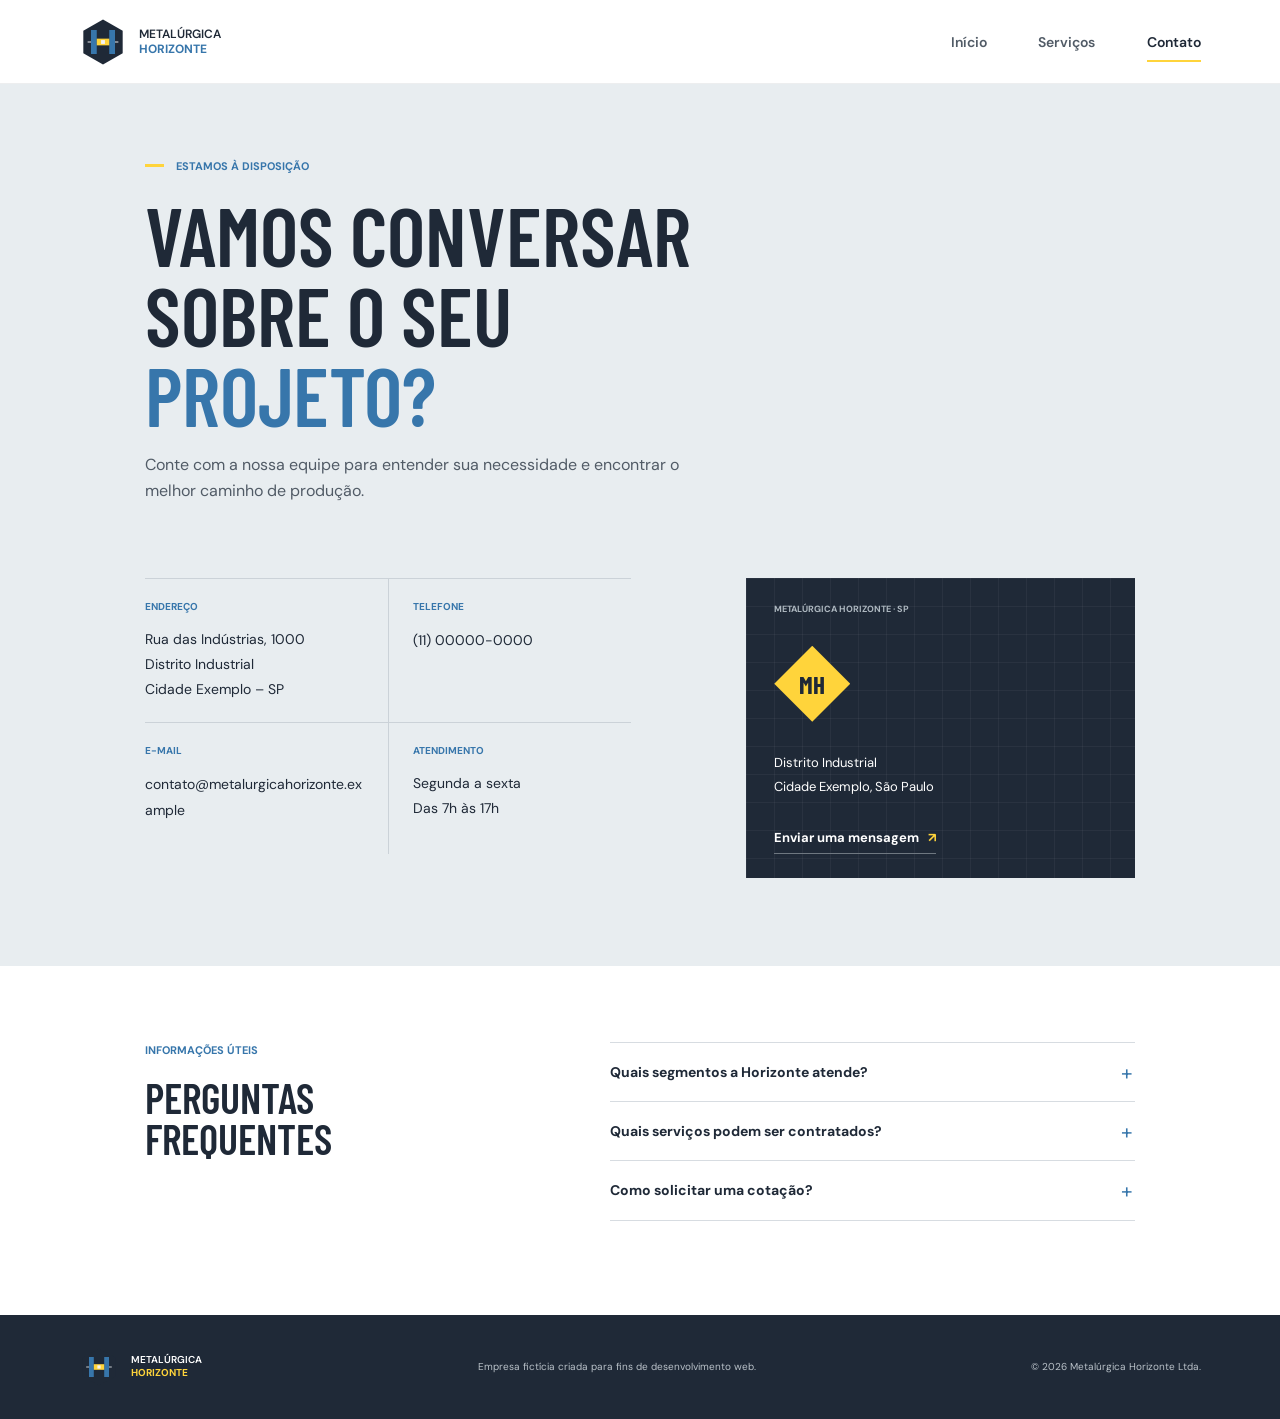
==== contato.html @ b48bc342 "initial commit" ====
<!doctype html>
<html lang="pt-BR">
<head>
  <meta charset="utf-8">
  <meta name="viewport" content="width=device-width, initial-scale=1">
  <meta name="description" content="Entre em contato com a Metalúrgica Horizonte. Consulte endereço, telefone, e-mail e horário de atendimento.">
  <title>Contato | Metalúrgica Horizonte</title>
  <link rel="stylesheet" href="css/styles.css">
</head>
<body>
  <header class="site-header">
    <a class="brand" href="index.html" aria-label="Metalúrgica Horizonte, página inicial">
      <img src="img/logo.svg" alt="Logo da Metalúrgica Horizonte" width="48" height="48">
      <span>METALÚRGICA <strong>HORIZONTE</strong></span>
    </a>
    <nav class="site-nav" aria-label="Navegação principal">
      <a href="index.html">Início</a>
      <a href="servicos.html">Serviços</a>
      <a href="contato.html" aria-current="page">Contato</a>
    </nav>
  </header>

  <main>
    <section class="page-intro contact-intro">
      <p class="eyebrow"><span class="eyebrow-mark"></span> Estamos à disposição</p>
      <h1>Vamos conversar<br>sobre o seu <em>projeto?</em></h1>
      <p>Conte com a nossa equipe para entender sua necessidade e encontrar o melhor caminho de produção.</p>
    </section>

    <section class="contact-layout">
      <div class="contact-details">
        <article class="contact-item"><span class="contact-label">Endereço</span><address>Rua das Indústrias, 1000<br>Distrito Industrial<br>Cidade Exemplo – SP</address></article>
        <article class="contact-item"><span class="contact-label">Telefone</span><a href="tel:+5511000000000">(11) 00000-0000</a></article>
        <article class="contact-item"><span class="contact-label">E-mail</span><a href="mailto:contato@metalurgicahorizonte.example">contato@metalurgicahorizonte.example</a></article>
        <article class="contact-item"><span class="contact-label">Atendimento</span><p>Segunda a sexta<br>Das 7h às 17h</p></article>
      </div>
      <aside class="contact-aside">
        <span class="aside-index">METALÚRGICA HORIZONTE · SP</span>
        <div class="location-mark" aria-hidden="true"><span>MH</span><i></i></div>
        <p>Distrito Industrial<br>Cidade Exemplo, São Paulo</p>
        <a class="text-link" href="mailto:contato@metalurgicahorizonte.example">Enviar uma mensagem <span aria-hidden="true">↗</span></a>
      </aside>
    </section>

    <section class="faq-section">
      <div class="faq-heading"><p class="eyebrow">Informações úteis</p><h2>Perguntas frequentes</h2></div>
      <div class="faq-list">
        <details><summary>Quais segmentos a Horizonte atende?</summary><p>Atendemos os mercados automotivo e agrícola, além de fabricantes de máquinas.</p></details>
        <details><summary>Quais serviços podem ser contratados?</summary><p>Usinagem CNC, estamparia, solda robotizada MIG/MAG, pintura eletrostática a pó e zincagem.</p></details>
        <details><summary>Como solicitar uma cotação?</summary><p>Envie os detalhes do projeto para <a href="mailto:contato@metalurgicahorizonte.example">contato@metalurgicahorizonte.example</a> ou ligue para (11) 00000-0000, de segunda a sexta, das 7h às 17h.</p></details>
      </div>
    </section>
  </main>

  <footer class="site-footer">
    <a class="brand brand-footer" href="index.html"><img src="img/logo.svg" alt="" width="40" height="40"><span>METALÚRGICA <strong>HORIZONTE</strong></span></a>
    <p>Empresa fictícia criada para fins de desenvolvimento web.</p>
    <span class="footer-copy">© 2026 Metalúrgica Horizonte Ltda.</span>
  </footer>
</body>
</html>
---- css/styles.css ----
@import url('https://fonts.googleapis.com/css2?family=Barlow+Condensed:wght@500;600;700&family=DM+Sans:wght@400;500;600;700&display=swap');

:root {
  color-scheme: light;
  --blue: #3776ab;
  --yellow: #ffd43b;
  --ink: #1f2937;
  --paper: #f3f4f6;
  --white: #fff;
  --muted: #68717d;
  --line: #d7dce1;
  --display: 'Barlow Condensed', 'Arial Narrow', sans-serif;
  --body: 'DM Sans', sans-serif;
}

* { box-sizing: border-box; }

html { scroll-behavior: smooth; }

body {
  margin: 0;
  color: var(--ink);
  background: var(--paper);
  font-family: var(--body);
  font-size: 16px;
  line-height: 1.6;
}

a { color: inherit; }

.site-header {
  min-height: 84px;
  padding: 0 clamp(22px, 6.2vw, 104px);
  display: flex;
  justify-content: space-between;
  align-items: center;
  gap: 28px;
  background: var(--white);
  border-bottom: 1px solid rgba(31, 41, 55, .08);
}

.brand {
  display: inline-flex;
  align-items: center;
  gap: 12px;
  color: var(--ink);
  text-decoration: none;
  font-size: 12px;
  font-weight: 600;
  line-height: 1.25;
  letter-spacing: 0;
}

.brand img { flex: 0 0 auto; }
.brand strong { display: block; color: var(--blue); font-weight: 700; }

.site-nav { display: flex; align-items: center; gap: clamp(22px, 4vw, 56px); }

.site-nav a {
  position: relative;
  padding: 30px 0 28px;
  color: #515b66;
  font-size: 14px;
  font-weight: 600;
  text-decoration: none;
}

.site-nav a::after {
  position: absolute;
  right: 0;
  bottom: 20px;
  left: 0;
  height: 2px;
  background: var(--yellow);
  content: '';
  transform: scaleX(0);
  transform-origin: left;
  transition: transform .2s ease;
}

.site-nav a:hover::after, .site-nav a[aria-current="page"]::after { transform: scaleX(1); }
.site-nav a[aria-current="page"] { color: var(--ink); }

.hero {
  position: relative;
  min-height: 610px;
  padding: 72px clamp(22px, 8.3vw, 136px) 66px;
  display: grid;
  grid-template-columns: minmax(320px, .88fr) minmax(400px, 1.12fr);
  align-items: center;
  gap: clamp(32px, 6vw, 90px);
  overflow: hidden;
  background: #e8edf0;
}

.hero::before {
  position: absolute;
  top: 0;
  right: 0;
  width: 40%;
  height: 100%;
  background: repeating-linear-gradient(135deg, transparent 0 19px, rgba(55, 118, 171, .045) 20px 21px);
  content: '';
  pointer-events: none;
}

.hero-copy, .hero-visual { position: relative; z-index: 1; }
.eyebrow { margin: 0 0 18px; color: var(--blue); font-size: 11px; font-weight: 700; text-transform: uppercase; letter-spacing: 0; }
.eyebrow-mark { display: inline-block; width: 19px; height: 3px; margin: 0 9px 3px 0; background: var(--yellow); }

h1, h2, h3, p, figure { margin-top: 0; }

h1, h2, h3 { font-family: var(--display); font-weight: 600; line-height: .98; letter-spacing: 0; }

.hero h1, .page-intro h1 { max-width: 600px; margin-bottom: 24px; font-size: clamp(58px, 6.4vw, 86px); text-transform: uppercase; }
h1 em { color: var(--blue); font-style: normal; }
.hero-intro { max-width: 440px; margin-bottom: 30px; color: #4e5964; font-size: 17px; }
.hero-actions { display: flex; align-items: center; flex-wrap: wrap; gap: 20px 28px; }
.button { min-height: 50px; padding: 0 20px; display: inline-flex; align-items: center; justify-content: center; gap: 16px; font-size: 13px; font-weight: 700; text-decoration: none; transition: background .2s, color .2s, transform .2s; }
.button:hover { transform: translateY(-2px); }
.button-primary { color: var(--white); background: var(--blue); }
.button-primary:hover { background: var(--ink); }
.button-primary span, .button-light span { font-size: 18px; line-height: 1; }
.text-link { color: var(--ink); font-size: 13px; font-weight: 700; text-decoration: none; border-bottom: 1px solid #aab3bb; padding-bottom: 4px; }
.text-link span { margin-left: 6px; color: var(--blue); }
.hero-note { margin: 32px 0 0; display: flex; align-items: center; gap: 9px; color: #56616d; font-size: 12px; }
.status-dot { width: 8px; height: 8px; border-radius: 50%; background: #589c78; box-shadow: 0 0 0 4px rgba(88, 156, 120, .13); }

.hero-visual { width: 100%; margin: 0; }
.hero-visual img { display: block; width: 100%; height: auto; box-shadow: 18px 18px 0 var(--yellow); }
.hero-visual figcaption { padding-top: 18px; display: flex; gap: 13px; color: #68717d; font-size: 11px; text-transform: uppercase; }
.hero-visual figcaption span { color: var(--blue); font-weight: 700; }
.hero-index { position: absolute; right: 32px; bottom: 24px; color: #89939c; font-size: 10px; font-weight: 700; letter-spacing: 0; }

.metrics { padding: 32px clamp(22px, 8.3vw, 136px); display: grid; grid-template-columns: repeat(4, 1fr); background: var(--ink); color: var(--white); }
.metric { min-height: 72px; padding: 0 26px; display: flex; flex-direction: column; justify-content: center; border-left: 1px solid rgba(255,255,255,.19); }
.metric:first-child { padding-left: 0; border-left: 0; }
.metric strong { color: var(--yellow); font-family: var(--display); font-size: 38px; line-height: 1; }
.metric strong span { font-size: 25px; }
.metric > span { margin-top: 7px; color: #c1c8ce; font-size: 11px; }

.section { padding: 100px clamp(22px, 11.3vw, 184px); }
.section-about { display: grid; grid-template-columns: .8fr 1.2fr; gap: clamp(35px, 9vw, 140px); background: var(--white); }
.section-heading h2, .capacity-heading h2, .faq-heading h2 { margin-bottom: 0; font-size: 48px; text-transform: uppercase; }
.about-content { padding-top: 34px; }
.section-lead { max-width: 590px; margin-bottom: 32px; color: #515b66; font-size: 17px; }
.principles { border-top: 1px solid var(--line); }
.principle { padding: 20px 0; display: grid; grid-template-columns: 52px 1fr; gap: 14px; border-bottom: 1px solid var(--line); }
.principle-number, .service-number { color: var(--blue); font-size: 10px; font-weight: 700; }
.principle h3 { margin-bottom: 6px; font-size: 22px; }
.principle p { margin: 0; color: var(--muted); font-size: 13px; }

.service-strip { position: relative; padding: 68px clamp(22px, 8.3vw, 136px) 28px; display: grid; grid-template-columns: 1fr auto; align-items: center; gap: 30px; color: var(--white); background: var(--blue); }
.service-strip .eyebrow { color: #d8e9f7; }
.service-strip h2 { margin: 0; font-size: 46px; text-transform: uppercase; }
.button-light { color: var(--ink); background: var(--yellow); }
.button-light:hover { color: var(--white); background: var(--ink); }
.strip-services { grid-column: 1 / -1; padding-top: 20px; display: grid; grid-template-columns: repeat(4, 1fr); border-top: 1px solid rgba(255,255,255,.3); }
.strip-services span { padding: 0 14px; font-size: 11px; font-weight: 600; border-left: 1px solid rgba(255,255,255,.3); }
.strip-services span:first-child { padding-left: 0; border-left: 0; }

.page-intro { padding: 74px clamp(22px, 11.3vw, 184px) 58px; background: #e8edf0; }
.page-intro h1 { margin-bottom: 18px; }
.page-intro > p:last-child { max-width: 580px; margin-bottom: 0; color: #515b66; font-size: 16px; }
.services-grid { padding: 0 clamp(22px, 8.3vw, 136px) 92px; display: grid; grid-template-columns: repeat(2, minmax(0, 1fr)); gap: 28px; background: #e8edf0; }
.service-card { background: var(--white); }
.service-card > img { display: block; width: 100%; aspect-ratio: 1.52; object-fit: cover; background: #dfe6ea; }
.service-card-body { padding: 24px 28px 28px; }
.service-card h2 { margin: 12px 0 10px; font-size: 32px; text-transform: uppercase; }
.service-card p { max-width: 500px; min-height: 48px; margin-bottom: 16px; color: var(--muted); font-size: 13px; }
.service-detail { display: inline-block; padding-top: 12px; color: var(--blue); border-top: 1px solid var(--line); font-size: 11px; font-weight: 700; }

.capacity-section { padding: 84px clamp(22px, 11.3vw, 184px) 88px; background: var(--white); }
.capacity-heading { margin-bottom: 34px; }
.capacity-heading h2 { margin-bottom: 14px; }
.capacity-heading > p:last-child { margin-bottom: 0; color: var(--muted); }
.table-wrap { overflow-x: auto; }
table { width: 100%; border-collapse: collapse; text-align: left; }
thead { color: var(--white); background: var(--ink); }
th, td { padding: 16px 18px; border-bottom: 1px solid var(--line); font-size: 13px; }
thead th { font-size: 11px; font-weight: 600; text-transform: uppercase; }
tbody th { font-weight: 700; }
tbody td { color: #56616d; }
tbody tr:nth-child(even) { background: #f7f8f9; }
.table-note { margin: 14px 0 0; color: var(--muted); font-size: 11px; }

.contact-banner { padding: 52px clamp(22px, 11.3vw, 184px); display: flex; align-items: center; justify-content: space-between; gap: 32px; background: var(--yellow); }
.contact-banner .eyebrow { color: var(--ink); }
.contact-banner h2 { max-width: 600px; margin: 0; font-size: 38px; text-transform: uppercase; }

.contact-intro { padding-bottom: 46px; }
.contact-layout { padding: 28px clamp(22px, 11.3vw, 184px) 88px; display: grid; grid-template-columns: 1fr .8fr; gap: clamp(38px, 9vw, 140px); background: #e8edf0; }
.contact-details { display: grid; grid-template-columns: 1fr 1fr; align-content: start; }
.contact-item { min-height: 132px; padding: 20px 22px 20px 0; border-top: 1px solid #cbd2d8; }
.contact-item:nth-child(even) { padding-left: 24px; border-left: 1px solid #cbd2d8; }
.contact-label { display: block; margin-bottom: 12px; color: var(--blue); font-size: 10px; font-weight: 700; text-transform: uppercase; }
.contact-item address, .contact-item p, .contact-item > a { margin: 0; color: var(--ink); font-size: 14px; font-style: normal; line-height: 1.8; text-decoration: none; overflow-wrap: anywhere; }
.contact-item > a:hover { color: var(--blue); text-decoration: underline; }
.contact-aside { min-height: 300px; padding: 24px 28px; display: flex; flex-direction: column; align-items: flex-start; justify-content: space-between; color: var(--white); background-color: var(--ink); background-image: linear-gradient(rgba(255,255,255,.045) 1px, transparent 1px), linear-gradient(90deg, rgba(255,255,255,.045) 1px, transparent 1px); background-size: 28px 28px; }
.aside-index { color: #aeb8c0; font-size: 9px; font-weight: 700; }
.location-mark { position: relative; width: 76px; height: 76px; display: grid; place-items: center; color: var(--ink); background: var(--yellow); clip-path: polygon(50% 0, 100% 50%, 50% 100%, 0 50%); font-family: var(--display); font-size: 25px; font-weight: 700; }
.location-mark i { position: absolute; right: -9px; bottom: 8px; width: 20px; height: 3px; background: var(--blue); transform: rotate(-45deg); }
.contact-aside p { margin: 0; font-size: 13px; line-height: 1.8; }
.contact-aside .text-link { color: var(--white); border-color: #6e7780; }
.contact-aside .text-link span { color: var(--yellow); }

.faq-section { padding: 76px clamp(22px, 11.3vw, 184px) 94px; display: grid; grid-template-columns: .8fr 1.2fr; gap: clamp(35px, 9vw, 140px); background: var(--white); }
.faq-heading h2 { font-size: 42px; }
.faq-list details { border-top: 1px solid var(--line); }
.faq-list details:last-child { border-bottom: 1px solid var(--line); }
.faq-list summary { position: relative; padding: 18px 32px 18px 0; cursor: pointer; list-style: none; font-size: 14px; font-weight: 700; }
.faq-list summary::-webkit-details-marker { display: none; }
.faq-list summary::after { position: absolute; top: 14px; right: 2px; color: var(--blue); content: '+'; font-size: 21px; font-weight: 400; }
.faq-list details[open] summary::after { content: '−'; }
.faq-list details p { max-width: 620px; margin: 0; padding: 0 24px 19px 0; color: var(--muted); font-size: 13px; }
.faq-list details a { color: var(--blue); }

.site-footer { min-height: 104px; padding: 22px clamp(22px, 6.2vw, 104px); display: flex; align-items: center; justify-content: space-between; gap: 24px; background: var(--ink); color: var(--white); }
.brand-footer { color: var(--white); font-size: 10px; }
.brand-footer strong { color: var(--yellow); }
.site-footer > p, .footer-copy { margin: 0; color: #bac2c9; font-size: 10px; }

:focus-visible { outline: 3px solid var(--blue); outline-offset: 4px; }

@media (max-width: 850px) {
  .hero { grid-template-columns: 1fr 1fr; padding-right: 7vw; padding-left: 7vw; gap: 32px; }
  .hero h1, .page-intro h1 { font-size: 64px; }
  .section, .capacity-section, .faq-section { padding-right: 7vw; padding-left: 7vw; }
  .section-about, .faq-section { gap: 38px; }
  .services-grid { padding-right: 7vw; padding-left: 7vw; }
  .contact-layout { padding-right: 7vw; padding-left: 7vw; gap: 38px; }
  .contact-banner { padding-right: 7vw; padding-left: 7vw; }
  .site-footer { flex-wrap: wrap; }
}

@media (max-width: 620px) {
  .site-header { min-height: 74px; padding: 10px 20px; flex-wrap: wrap; gap: 4px 16px; }
  .brand { gap: 9px; font-size: 10px; }
  .brand img { width: 40px; height: 40px; }
  .site-nav { width: 100%; justify-content: space-between; gap: 16px; }
  .site-nav a { padding: 9px 0 12px; font-size: 12px; }
  .site-nav a::after { bottom: 6px; }
  .hero { min-height: 0; padding: 48px 22px 42px; grid-template-columns: 1fr; gap: 38px; }
  .hero h1, .page-intro h1 { font-size: 58px; }
  .hero-intro { font-size: 15px; }
  .hero-visual { width: calc(100% - 12px); }
  .hero-index { right: 18px; bottom: 12px; }
  .metrics { padding: 22px; grid-template-columns: 1fr 1fr; row-gap: 22px; }
  .metric { min-height: 62px; padding-left: 16px; }
  .metric:nth-child(odd) { padding-left: 0; border-left: 0; }
  .metric strong { font-size: 32px; }
  .section { padding: 65px 22px; }
  .section-about, .faq-section { grid-template-columns: 1fr; gap: 18px; }
  .section-heading h2, .capacity-heading h2 { font-size: 40px; }
  .about-content { padding-top: 0; }
  .section-lead { font-size: 15px; }
  .service-strip { padding: 48px 22px 25px; grid-template-columns: 1fr; gap: 24px; }
  .service-strip h2 { font-size: 40px; }
  .service-strip .button { justify-self: start; }
  .strip-services { grid-template-columns: 1fr 1fr; row-gap: 15px; }
  .strip-services span:nth-child(odd) { padding-left: 0; border-left: 0; }
  .page-intro { padding: 50px 22px 38px; }
  .services-grid { padding: 0 22px 62px; grid-template-columns: 1fr; gap: 20px; }
  .service-card-body { padding: 21px 22px 24px; }
  .service-card p { min-height: 0; }
  .capacity-section { padding: 60px 22px 66px; }
  .capacity-heading { margin-bottom: 24px; }
  th, td { padding: 13px 11px; font-size: 12px; }
  .contact-banner { padding: 38px 22px; align-items: flex-start; flex-direction: column; gap: 22px; }
  .contact-banner h2 { font-size: 33px; }
  .contact-intro { padding-bottom: 32px; }
  .contact-layout { padding: 12px 22px 62px; grid-template-columns: 1fr; gap: 24px; }
  .contact-item { min-height: 120px; padding-right: 12px; }
  .contact-item:nth-child(even) { padding-left: 14px; }
  .contact-aside { min-height: 260px; }
  .faq-section { padding: 58px 22px 68px; }
  .faq-heading h2 { font-size: 38px; }
  .site-footer { padding: 22px; align-items: flex-start; flex-direction: column; gap: 14px; }
}

@media (prefers-reduced-motion: reduce) {
  *, *::before, *::after { scroll-behavior: auto !important; transition-duration: .01ms !important; }
}
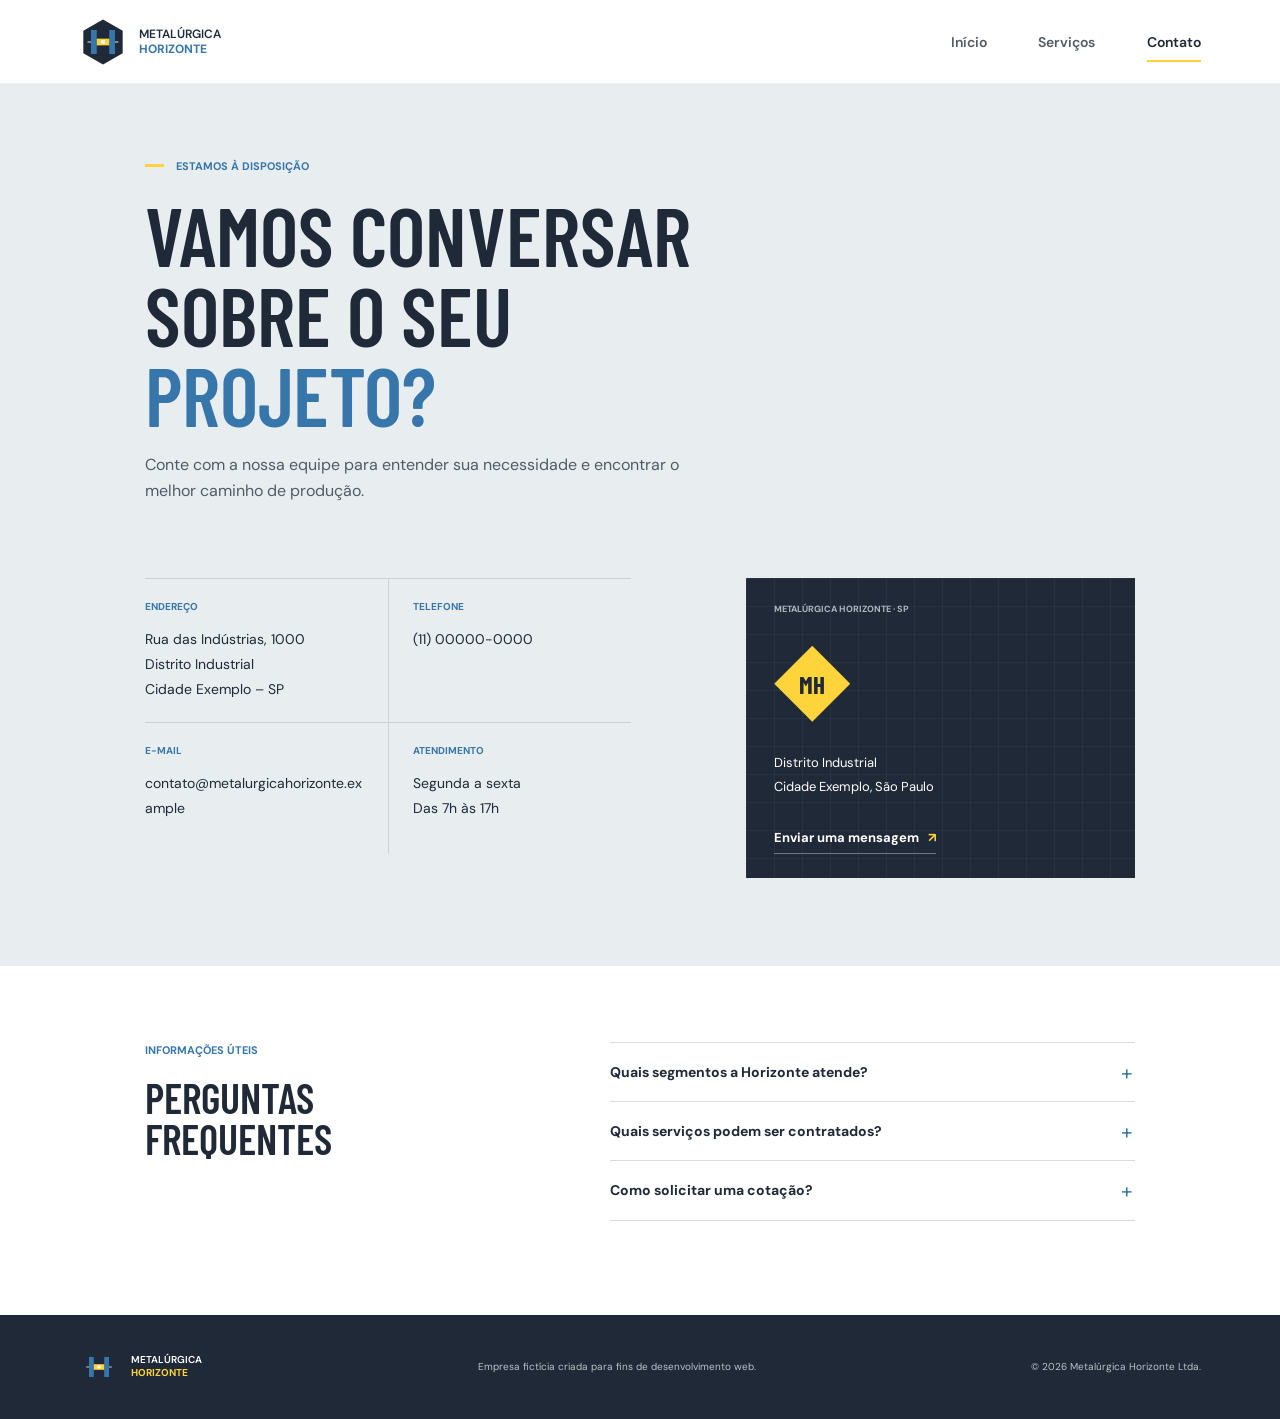
==== commit 4f939cb6: "atualização para metodologia BEM" ====
--- a/contato.html
+++ b/contato.html
@@ -10,52 +10,52 @@
 <body>
   <header class="site-header">
     <a class="brand" href="index.html" aria-label="Metalúrgica Horizonte, página inicial">
-      <img src="img/logo.svg" alt="Logo da Metalúrgica Horizonte" width="48" height="48">
-      <span>METALÚRGICA <strong>HORIZONTE</strong></span>
+      <img class="brand__logo" src="img/logo.svg" alt="Logo da Metalúrgica Horizonte" width="48" height="48">
+      <span class="brand__name">METALÚRGICA <strong class="brand__highlight">HORIZONTE</strong></span>
     </a>
     <nav class="site-nav" aria-label="Navegação principal">
-      <a href="index.html">Início</a>
-      <a href="servicos.html">Serviços</a>
-      <a href="contato.html" aria-current="page">Contato</a>
+      <a class="site-nav__link" href="index.html">Início</a>
+      <a class="site-nav__link" href="servicos.html">Serviços</a>
+      <a class="site-nav__link site-nav__link--current" href="contato.html" aria-current="page">Contato</a>
     </nav>
   </header>
 
   <main>
-    <section class="page-intro contact-intro">
-      <p class="eyebrow"><span class="eyebrow-mark"></span> Estamos à disposição</p>
-      <h1>Vamos conversar<br>sobre o seu <em>projeto?</em></h1>
-      <p>Conte com a nossa equipe para entender sua necessidade e encontrar o melhor caminho de produção.</p>
+    <section class="page-intro page-intro--contact">
+      <p class="eyebrow"><span class="eyebrow__mark"></span> Estamos à disposição</p>
+      <h1 class="page-intro__title">Vamos conversar<br>sobre o seu <em class="page-intro__highlight">projeto?</em></h1>
+      <p class="page-intro__description">Conte com a nossa equipe para entender sua necessidade e encontrar o melhor caminho de produção.</p>
     </section>
 
-    <section class="contact-layout">
-      <div class="contact-details">
-        <article class="contact-item"><span class="contact-label">Endereço</span><address>Rua das Indústrias, 1000<br>Distrito Industrial<br>Cidade Exemplo – SP</address></article>
-        <article class="contact-item"><span class="contact-label">Telefone</span><a href="tel:+5511000000000">(11) 00000-0000</a></article>
-        <article class="contact-item"><span class="contact-label">E-mail</span><a href="mailto:contato@metalurgicahorizonte.example">contato@metalurgicahorizonte.example</a></article>
-        <article class="contact-item"><span class="contact-label">Atendimento</span><p>Segunda a sexta<br>Das 7h às 17h</p></article>
+    <section class="contact">
+      <div class="contact__details">
+        <article class="contact__item"><span class="contact__label">Endereço</span><address class="contact__value">Rua das Indústrias, 1000<br>Distrito Industrial<br>Cidade Exemplo – SP</address></article>
+        <article class="contact__item"><span class="contact__label">Telefone</span><a class="contact__value" href="tel:+5511000000000">(11) 00000-0000</a></article>
+        <article class="contact__item"><span class="contact__label">E-mail</span><a class="contact__value" href="mailto:contato@metalurgicahorizonte.example">contato@metalurgicahorizonte.example</a></article>
+        <article class="contact__item"><span class="contact__label">Atendimento</span><p class="contact__value">Segunda a sexta<br>Das 7h às 17h</p></article>
       </div>
-      <aside class="contact-aside">
-        <span class="aside-index">METALÚRGICA HORIZONTE · SP</span>
-        <div class="location-mark" aria-hidden="true"><span>MH</span><i></i></div>
-        <p>Distrito Industrial<br>Cidade Exemplo, São Paulo</p>
-        <a class="text-link" href="mailto:contato@metalurgicahorizonte.example">Enviar uma mensagem <span aria-hidden="true">↗</span></a>
+      <aside class="location-card">
+        <span class="location-card__index">METALÚRGICA HORIZONTE · SP</span>
+        <div class="location-card__mark" aria-hidden="true"><span>MH</span><i class="location-card__detail"></i></div>
+        <p class="location-card__address">Distrito Industrial<br>Cidade Exemplo, São Paulo</p>
+        <a class="text-link text-link--light" href="mailto:contato@metalurgicahorizonte.example">Enviar uma mensagem <span class="text-link__icon text-link__icon--light" aria-hidden="true">↗</span></a>
       </aside>
     </section>
 
-    <section class="faq-section">
-      <div class="faq-heading"><p class="eyebrow">Informações úteis</p><h2>Perguntas frequentes</h2></div>
-      <div class="faq-list">
-        <details><summary>Quais segmentos a Horizonte atende?</summary><p>Atendemos os mercados automotivo e agrícola, além de fabricantes de máquinas.</p></details>
-        <details><summary>Quais serviços podem ser contratados?</summary><p>Usinagem CNC, estamparia, solda robotizada MIG/MAG, pintura eletrostática a pó e zincagem.</p></details>
-        <details><summary>Como solicitar uma cotação?</summary><p>Envie os detalhes do projeto para <a href="mailto:contato@metalurgicahorizonte.example">contato@metalurgicahorizonte.example</a> ou ligue para (11) 00000-0000, de segunda a sexta, das 7h às 17h.</p></details>
+    <section class="faq">
+      <div class="faq__heading"><p class="eyebrow">Informações úteis</p><h2 class="faq__title">Perguntas frequentes</h2></div>
+      <div class="faq__list">
+        <details class="faq__item"><summary class="faq__question">Quais segmentos a Horizonte atende?</summary><p class="faq__answer">Atendemos os mercados automotivo e agrícola, além de fabricantes de máquinas.</p></details>
+        <details class="faq__item"><summary class="faq__question">Quais serviços podem ser contratados?</summary><p class="faq__answer">Usinagem CNC, estamparia, solda robotizada MIG/MAG, pintura eletrostática a pó e zincagem.</p></details>
+        <details class="faq__item"><summary class="faq__question">Como solicitar uma cotação?</summary><p class="faq__answer">Envie os detalhes do projeto para <a class="faq__link" href="mailto:contato@metalurgicahorizonte.example">contato@metalurgicahorizonte.example</a> ou ligue para (11) 00000-0000, de segunda a sexta, das 7h às 17h.</p></details>
       </div>
     </section>
   </main>
 
   <footer class="site-footer">
-    <a class="brand brand-footer" href="index.html"><img src="img/logo.svg" alt="" width="40" height="40"><span>METALÚRGICA <strong>HORIZONTE</strong></span></a>
-    <p>Empresa fictícia criada para fins de desenvolvimento web.</p>
-    <span class="footer-copy">© 2026 Metalúrgica Horizonte Ltda.</span>
+    <a class="brand brand--footer" href="index.html"><img class="brand__logo" src="img/logo.svg" alt="" width="40" height="40"><span class="brand__name">METALÚRGICA <strong class="brand__highlight brand__highlight--footer">HORIZONTE</strong></span></a>
+    <p class="site-footer__disclaimer">Empresa fictícia criada para fins de desenvolvimento web.</p>
+    <span class="site-footer__copyright">© 2026 Metalúrgica Horizonte Ltda.</span>
   </footer>
 </body>
 </html>
--- a/css/styles.css
+++ b/css/styles.css
@@ -51,12 +51,13 @@
   letter-spacing: 0;
 }
 
-.brand img { flex: 0 0 auto; }
-.brand strong { display: block; color: var(--blue); font-weight: 700; }
+.brand__logo { flex: 0 0 auto; }
+.brand__name { display: block; }
+.brand__highlight { display: block; color: var(--blue); font-weight: 700; }
 
 .site-nav { display: flex; align-items: center; gap: clamp(22px, 4vw, 56px); }
 
-.site-nav a {
+.site-nav__link {
   position: relative;
   padding: 30px 0 28px;
   color: #515b66;
@@ -65,7 +66,7 @@
   text-decoration: none;
 }
 
-.site-nav a::after {
+.site-nav__link::after {
   position: absolute;
   right: 0;
   bottom: 20px;
@@ -78,8 +79,8 @@
   transition: transform .2s ease;
 }
 
-.site-nav a:hover::after, .site-nav a[aria-current="page"]::after { transform: scaleX(1); }
-.site-nav a[aria-current="page"] { color: var(--ink); }
+.site-nav__link:hover::after, .site-nav__link--current::after { transform: scaleX(1); }
+.site-nav__link--current { color: var(--ink); }
 
 .hero {
   position: relative;
@@ -104,177 +105,175 @@
   pointer-events: none;
 }
 
-.hero-copy, .hero-visual { position: relative; z-index: 1; }
+.hero__copy, .hero__visual { position: relative; z-index: 1; }
 .eyebrow { margin: 0 0 18px; color: var(--blue); font-size: 11px; font-weight: 700; text-transform: uppercase; letter-spacing: 0; }
-.eyebrow-mark { display: inline-block; width: 19px; height: 3px; margin: 0 9px 3px 0; background: var(--yellow); }
+.eyebrow__mark { display: inline-block; width: 19px; height: 3px; margin: 0 9px 3px 0; background: var(--yellow); }
 
 h1, h2, h3, p, figure { margin-top: 0; }
 
 h1, h2, h3 { font-family: var(--display); font-weight: 600; line-height: .98; letter-spacing: 0; }
 
-.hero h1, .page-intro h1 { max-width: 600px; margin-bottom: 24px; font-size: clamp(58px, 6.4vw, 86px); text-transform: uppercase; }
-h1 em { color: var(--blue); font-style: normal; }
-.hero-intro { max-width: 440px; margin-bottom: 30px; color: #4e5964; font-size: 17px; }
-.hero-actions { display: flex; align-items: center; flex-wrap: wrap; gap: 20px 28px; }
+.hero__title, .page-intro__title { max-width: 600px; margin-bottom: 24px; font-size: clamp(58px, 6.4vw, 86px); text-transform: uppercase; }
+.hero__highlight, .page-intro__highlight { color: var(--blue); font-style: normal; }
+.hero__intro { max-width: 440px; margin-bottom: 30px; color: #4e5964; font-size: 17px; }
+.hero__actions { display: flex; align-items: center; flex-wrap: wrap; gap: 20px 28px; }
 .button { min-height: 50px; padding: 0 20px; display: inline-flex; align-items: center; justify-content: center; gap: 16px; font-size: 13px; font-weight: 700; text-decoration: none; transition: background .2s, color .2s, transform .2s; }
 .button:hover { transform: translateY(-2px); }
-.button-primary { color: var(--white); background: var(--blue); }
-.button-primary:hover { background: var(--ink); }
-.button-primary span, .button-light span { font-size: 18px; line-height: 1; }
+.button--primary { color: var(--white); background: var(--blue); }
+.button--primary:hover { background: var(--ink); }
+.button__icon { font-size: 18px; line-height: 1; }
 .text-link { color: var(--ink); font-size: 13px; font-weight: 700; text-decoration: none; border-bottom: 1px solid #aab3bb; padding-bottom: 4px; }
-.text-link span { margin-left: 6px; color: var(--blue); }
-.hero-note { margin: 32px 0 0; display: flex; align-items: center; gap: 9px; color: #56616d; font-size: 12px; }
-.status-dot { width: 8px; height: 8px; border-radius: 50%; background: #589c78; box-shadow: 0 0 0 4px rgba(88, 156, 120, .13); }
-
-.hero-visual { width: 100%; margin: 0; }
-.hero-visual img { display: block; width: 100%; height: auto; box-shadow: 18px 18px 0 var(--yellow); }
-.hero-visual figcaption { padding-top: 18px; display: flex; gap: 13px; color: #68717d; font-size: 11px; text-transform: uppercase; }
-.hero-visual figcaption span { color: var(--blue); font-weight: 700; }
-.hero-index { position: absolute; right: 32px; bottom: 24px; color: #89939c; font-size: 10px; font-weight: 700; letter-spacing: 0; }
+.text-link__icon { margin-left: 6px; color: var(--blue); }
+.text-link--light { color: var(--white); border-color: #6e7780; }
+.text-link__icon--light { color: var(--yellow); }
+.hero__note { margin: 32px 0 0; display: flex; align-items: center; gap: 9px; color: #56616d; font-size: 12px; }
+.hero__status-dot { width: 8px; height: 8px; border-radius: 50%; background: #589c78; box-shadow: 0 0 0 4px rgba(88, 156, 120, .13); }
+
+.hero__visual { width: 100%; margin: 0; }
+.hero__image { display: block; width: 100%; height: auto; box-shadow: 18px 18px 0 var(--yellow); }
+.hero__caption { padding-top: 18px; display: flex; gap: 13px; color: #68717d; font-size: 11px; text-transform: uppercase; }
+.hero__caption-index { color: var(--blue); font-weight: 700; }
+.hero__index { position: absolute; right: 32px; bottom: 24px; color: #89939c; font-size: 10px; font-weight: 700; letter-spacing: 0; }
 
 .metrics { padding: 32px clamp(22px, 8.3vw, 136px); display: grid; grid-template-columns: repeat(4, 1fr); background: var(--ink); color: var(--white); }
-.metric { min-height: 72px; padding: 0 26px; display: flex; flex-direction: column; justify-content: center; border-left: 1px solid rgba(255,255,255,.19); }
-.metric:first-child { padding-left: 0; border-left: 0; }
-.metric strong { color: var(--yellow); font-family: var(--display); font-size: 38px; line-height: 1; }
-.metric strong span { font-size: 25px; }
-.metric > span { margin-top: 7px; color: #c1c8ce; font-size: 11px; }
-
-.section { padding: 100px clamp(22px, 11.3vw, 184px); }
-.section-about { display: grid; grid-template-columns: .8fr 1.2fr; gap: clamp(35px, 9vw, 140px); background: var(--white); }
-.section-heading h2, .capacity-heading h2, .faq-heading h2 { margin-bottom: 0; font-size: 48px; text-transform: uppercase; }
-.about-content { padding-top: 34px; }
-.section-lead { max-width: 590px; margin-bottom: 32px; color: #515b66; font-size: 17px; }
-.principles { border-top: 1px solid var(--line); }
-.principle { padding: 20px 0; display: grid; grid-template-columns: 52px 1fr; gap: 14px; border-bottom: 1px solid var(--line); }
-.principle-number, .service-number { color: var(--blue); font-size: 10px; font-weight: 700; }
-.principle h3 { margin-bottom: 6px; font-size: 22px; }
-.principle p { margin: 0; color: var(--muted); font-size: 13px; }
-
-.service-strip { position: relative; padding: 68px clamp(22px, 8.3vw, 136px) 28px; display: grid; grid-template-columns: 1fr auto; align-items: center; gap: 30px; color: var(--white); background: var(--blue); }
-.service-strip .eyebrow { color: #d8e9f7; }
-.service-strip h2 { margin: 0; font-size: 46px; text-transform: uppercase; }
-.button-light { color: var(--ink); background: var(--yellow); }
-.button-light:hover { color: var(--white); background: var(--ink); }
-.strip-services { grid-column: 1 / -1; padding-top: 20px; display: grid; grid-template-columns: repeat(4, 1fr); border-top: 1px solid rgba(255,255,255,.3); }
-.strip-services span { padding: 0 14px; font-size: 11px; font-weight: 600; border-left: 1px solid rgba(255,255,255,.3); }
-.strip-services span:first-child { padding-left: 0; border-left: 0; }
+.metrics__item { min-height: 72px; padding: 0 26px; display: flex; flex-direction: column; justify-content: center; border-left: 1px solid rgba(255,255,255,.19); }
+.metrics__item:first-child { padding-left: 0; border-left: 0; }
+.metrics__value { color: var(--yellow); font-family: var(--display); font-size: 38px; line-height: 1; }
+.metrics__unit { font-size: 25px; }
+.metrics__label { margin-top: 7px; color: #c1c8ce; font-size: 11px; }
+
+.about { padding: 100px clamp(22px, 11.3vw, 184px); display: grid; grid-template-columns: .8fr 1.2fr; gap: clamp(35px, 9vw, 140px); background: var(--white); }
+.about__title, .capacity__title, .faq__title { margin-bottom: 0; font-size: 48px; text-transform: uppercase; }
+.about__content { padding-top: 34px; }
+.about__lead { max-width: 590px; margin-bottom: 32px; color: #515b66; font-size: 17px; }
+.about__principles { border-top: 1px solid var(--line); }
+.about__principle { padding: 20px 0; display: grid; grid-template-columns: 52px 1fr; gap: 14px; border-bottom: 1px solid var(--line); }
+.about__number, .service-card__code { color: var(--blue); font-size: 10px; font-weight: 700; }
+.about__principle-title { margin-bottom: 6px; font-size: 22px; }
+.about__principle-description { margin: 0; color: var(--muted); font-size: 13px; }
+
+.service-promo { position: relative; padding: 68px clamp(22px, 8.3vw, 136px) 28px; display: grid; grid-template-columns: 1fr auto; align-items: center; gap: 30px; color: var(--white); background: var(--blue); }
+.eyebrow--light { color: #d8e9f7; }
+.eyebrow--dark { color: var(--ink); }
+.service-promo__title { margin: 0; font-size: 46px; text-transform: uppercase; }
+.button--light { color: var(--ink); background: var(--yellow); }
+.button--light:hover { color: var(--white); background: var(--ink); }
+.service-promo__list { grid-column: 1 / -1; padding-top: 20px; display: grid; grid-template-columns: repeat(4, 1fr); border-top: 1px solid rgba(255,255,255,.3); }
+.service-promo__item { padding: 0 14px; font-size: 11px; font-weight: 600; border-left: 1px solid rgba(255,255,255,.3); }
+.service-promo__item:first-child { padding-left: 0; border-left: 0; }
 
 .page-intro { padding: 74px clamp(22px, 11.3vw, 184px) 58px; background: #e8edf0; }
-.page-intro h1 { margin-bottom: 18px; }
-.page-intro > p:last-child { max-width: 580px; margin-bottom: 0; color: #515b66; font-size: 16px; }
+.page-intro__title { margin-bottom: 18px; }
+.page-intro__description { max-width: 580px; margin-bottom: 0; color: #515b66; font-size: 16px; }
 .services-grid { padding: 0 clamp(22px, 8.3vw, 136px) 92px; display: grid; grid-template-columns: repeat(2, minmax(0, 1fr)); gap: 28px; background: #e8edf0; }
 .service-card { background: var(--white); }
-.service-card > img { display: block; width: 100%; aspect-ratio: 1.52; object-fit: cover; background: #dfe6ea; }
-.service-card-body { padding: 24px 28px 28px; }
-.service-card h2 { margin: 12px 0 10px; font-size: 32px; text-transform: uppercase; }
-.service-card p { max-width: 500px; min-height: 48px; margin-bottom: 16px; color: var(--muted); font-size: 13px; }
-.service-detail { display: inline-block; padding-top: 12px; color: var(--blue); border-top: 1px solid var(--line); font-size: 11px; font-weight: 700; }
-
-.capacity-section { padding: 84px clamp(22px, 11.3vw, 184px) 88px; background: var(--white); }
-.capacity-heading { margin-bottom: 34px; }
-.capacity-heading h2 { margin-bottom: 14px; }
-.capacity-heading > p:last-child { margin-bottom: 0; color: var(--muted); }
-.table-wrap { overflow-x: auto; }
-table { width: 100%; border-collapse: collapse; text-align: left; }
-thead { color: var(--white); background: var(--ink); }
-th, td { padding: 16px 18px; border-bottom: 1px solid var(--line); font-size: 13px; }
-thead th { font-size: 11px; font-weight: 600; text-transform: uppercase; }
-tbody th { font-weight: 700; }
-tbody td { color: #56616d; }
-tbody tr:nth-child(even) { background: #f7f8f9; }
-.table-note { margin: 14px 0 0; color: var(--muted); font-size: 11px; }
-
-.contact-banner { padding: 52px clamp(22px, 11.3vw, 184px); display: flex; align-items: center; justify-content: space-between; gap: 32px; background: var(--yellow); }
-.contact-banner .eyebrow { color: var(--ink); }
-.contact-banner h2 { max-width: 600px; margin: 0; font-size: 38px; text-transform: uppercase; }
-
-.contact-intro { padding-bottom: 46px; }
-.contact-layout { padding: 28px clamp(22px, 11.3vw, 184px) 88px; display: grid; grid-template-columns: 1fr .8fr; gap: clamp(38px, 9vw, 140px); background: #e8edf0; }
-.contact-details { display: grid; grid-template-columns: 1fr 1fr; align-content: start; }
-.contact-item { min-height: 132px; padding: 20px 22px 20px 0; border-top: 1px solid #cbd2d8; }
-.contact-item:nth-child(even) { padding-left: 24px; border-left: 1px solid #cbd2d8; }
-.contact-label { display: block; margin-bottom: 12px; color: var(--blue); font-size: 10px; font-weight: 700; text-transform: uppercase; }
-.contact-item address, .contact-item p, .contact-item > a { margin: 0; color: var(--ink); font-size: 14px; font-style: normal; line-height: 1.8; text-decoration: none; overflow-wrap: anywhere; }
-.contact-item > a:hover { color: var(--blue); text-decoration: underline; }
-.contact-aside { min-height: 300px; padding: 24px 28px; display: flex; flex-direction: column; align-items: flex-start; justify-content: space-between; color: var(--white); background-color: var(--ink); background-image: linear-gradient(rgba(255,255,255,.045) 1px, transparent 1px), linear-gradient(90deg, rgba(255,255,255,.045) 1px, transparent 1px); background-size: 28px 28px; }
-.aside-index { color: #aeb8c0; font-size: 9px; font-weight: 700; }
-.location-mark { position: relative; width: 76px; height: 76px; display: grid; place-items: center; color: var(--ink); background: var(--yellow); clip-path: polygon(50% 0, 100% 50%, 50% 100%, 0 50%); font-family: var(--display); font-size: 25px; font-weight: 700; }
-.location-mark i { position: absolute; right: -9px; bottom: 8px; width: 20px; height: 3px; background: var(--blue); transform: rotate(-45deg); }
-.contact-aside p { margin: 0; font-size: 13px; line-height: 1.8; }
-.contact-aside .text-link { color: var(--white); border-color: #6e7780; }
-.contact-aside .text-link span { color: var(--yellow); }
-
-.faq-section { padding: 76px clamp(22px, 11.3vw, 184px) 94px; display: grid; grid-template-columns: .8fr 1.2fr; gap: clamp(35px, 9vw, 140px); background: var(--white); }
-.faq-heading h2 { font-size: 42px; }
-.faq-list details { border-top: 1px solid var(--line); }
-.faq-list details:last-child { border-bottom: 1px solid var(--line); }
-.faq-list summary { position: relative; padding: 18px 32px 18px 0; cursor: pointer; list-style: none; font-size: 14px; font-weight: 700; }
-.faq-list summary::-webkit-details-marker { display: none; }
-.faq-list summary::after { position: absolute; top: 14px; right: 2px; color: var(--blue); content: '+'; font-size: 21px; font-weight: 400; }
-.faq-list details[open] summary::after { content: '−'; }
-.faq-list details p { max-width: 620px; margin: 0; padding: 0 24px 19px 0; color: var(--muted); font-size: 13px; }
-.faq-list details a { color: var(--blue); }
+.service-card__image { display: block; width: 100%; aspect-ratio: 1.52; object-fit: cover; background: #dfe6ea; }
+.service-card__body { padding: 24px 28px 28px; }
+.service-card__title { margin: 12px 0 10px; font-size: 32px; text-transform: uppercase; }
+.service-card__description { max-width: 500px; min-height: 48px; margin-bottom: 16px; color: var(--muted); font-size: 13px; }
+.service-card__capacity { display: inline-block; padding-top: 12px; color: var(--blue); border-top: 1px solid var(--line); font-size: 11px; font-weight: 700; }
+
+.capacity { padding: 84px clamp(22px, 11.3vw, 184px) 88px; background: var(--white); }
+.capacity__heading { margin-bottom: 34px; }
+.capacity__title { margin-bottom: 14px; }
+.capacity__description { margin-bottom: 0; color: var(--muted); }
+.capacity__table-wrap { overflow-x: auto; }
+.capacity__table { width: 100%; border-collapse: collapse; text-align: left; }
+.capacity__table-head { color: var(--white); background: var(--ink); }
+.capacity__column-heading, .capacity__row-heading, .capacity__cell { padding: 16px 18px; border-bottom: 1px solid var(--line); font-size: 13px; }
+.capacity__column-heading { font-size: 11px; font-weight: 600; text-transform: uppercase; }
+.capacity__row-heading { font-weight: 700; }
+.capacity__cell { color: #56616d; }
+.capacity__row:nth-child(even) { background: #f7f8f9; }
+.capacity__note { margin: 14px 0 0; color: var(--muted); font-size: 11px; }
+
+.contact-promo { padding: 52px clamp(22px, 11.3vw, 184px); display: flex; align-items: center; justify-content: space-between; gap: 32px; background: var(--yellow); }
+.contact-promo__title { max-width: 600px; margin: 0; font-size: 38px; text-transform: uppercase; }
+
+.page-intro--contact { padding-bottom: 46px; }
+.contact { padding: 28px clamp(22px, 11.3vw, 184px) 88px; display: grid; grid-template-columns: 1fr .8fr; gap: clamp(38px, 9vw, 140px); background: #e8edf0; }
+.contact__details { display: grid; grid-template-columns: 1fr 1fr; align-content: start; }
+.contact__item { min-height: 132px; padding: 20px 22px 20px 0; border-top: 1px solid #cbd2d8; }
+.contact__item:nth-child(even) { padding-left: 24px; border-left: 1px solid #cbd2d8; }
+.contact__label { display: block; margin-bottom: 12px; color: var(--blue); font-size: 10px; font-weight: 700; text-transform: uppercase; }
+.contact__value { display: block; margin: 0; color: var(--ink); font-size: 14px; font-style: normal; line-height: 1.8; text-decoration: none; overflow-wrap: anywhere; }
+a.contact__value:hover { color: var(--blue); text-decoration: underline; }
+.location-card { min-height: 300px; padding: 24px 28px; display: flex; flex-direction: column; align-items: flex-start; justify-content: space-between; color: var(--white); background-color: var(--ink); background-image: linear-gradient(rgba(255,255,255,.045) 1px, transparent 1px), linear-gradient(90deg, rgba(255,255,255,.045) 1px, transparent 1px); background-size: 28px 28px; }
+.location-card__index { color: #aeb8c0; font-size: 9px; font-weight: 700; }
+.location-card__mark { position: relative; width: 76px; height: 76px; display: grid; place-items: center; color: var(--ink); background: var(--yellow); clip-path: polygon(50% 0, 100% 50%, 50% 100%, 0 50%); font-family: var(--display); font-size: 25px; font-weight: 700; }
+.location-card__detail { position: absolute; right: -9px; bottom: 8px; width: 20px; height: 3px; background: var(--blue); transform: rotate(-45deg); }
+.location-card__address { margin: 0; font-size: 13px; line-height: 1.8; }
+
+.faq { padding: 76px clamp(22px, 11.3vw, 184px) 94px; display: grid; grid-template-columns: .8fr 1.2fr; gap: clamp(35px, 9vw, 140px); background: var(--white); }
+.faq__title { font-size: 42px; }
+.faq__item { border-top: 1px solid var(--line); }
+.faq__item:last-child { border-bottom: 1px solid var(--line); }
+.faq__question { position: relative; padding: 18px 32px 18px 0; cursor: pointer; list-style: none; font-size: 14px; font-weight: 700; }
+.faq__question::-webkit-details-marker { display: none; }
+.faq__question::after { position: absolute; top: 14px; right: 2px; color: var(--blue); content: '+'; font-size: 21px; font-weight: 400; }
+.faq__item[open] .faq__question::after { content: '−'; }
+.faq__answer { max-width: 620px; margin: 0; padding: 0 24px 19px 0; color: var(--muted); font-size: 13px; }
+.faq__link { color: var(--blue); }
 
 .site-footer { min-height: 104px; padding: 22px clamp(22px, 6.2vw, 104px); display: flex; align-items: center; justify-content: space-between; gap: 24px; background: var(--ink); color: var(--white); }
-.brand-footer { color: var(--white); font-size: 10px; }
-.brand-footer strong { color: var(--yellow); }
-.site-footer > p, .footer-copy { margin: 0; color: #bac2c9; font-size: 10px; }
+.brand--footer { color: var(--white); font-size: 10px; }
+.brand__highlight--footer { color: var(--yellow); }
+.site-footer__disclaimer, .site-footer__copyright { margin: 0; color: #bac2c9; font-size: 10px; }
 
 :focus-visible { outline: 3px solid var(--blue); outline-offset: 4px; }
 
 @media (max-width: 850px) {
   .hero { grid-template-columns: 1fr 1fr; padding-right: 7vw; padding-left: 7vw; gap: 32px; }
-  .hero h1, .page-intro h1 { font-size: 64px; }
-  .section, .capacity-section, .faq-section { padding-right: 7vw; padding-left: 7vw; }
-  .section-about, .faq-section { gap: 38px; }
+  .hero__title, .page-intro__title { font-size: 64px; }
+  .about, .capacity, .faq { padding-right: 7vw; padding-left: 7vw; }
+  .about, .faq { gap: 38px; }
   .services-grid { padding-right: 7vw; padding-left: 7vw; }
-  .contact-layout { padding-right: 7vw; padding-left: 7vw; gap: 38px; }
-  .contact-banner { padding-right: 7vw; padding-left: 7vw; }
+  .contact { padding-right: 7vw; padding-left: 7vw; gap: 38px; }
+  .contact-promo { padding-right: 7vw; padding-left: 7vw; }
   .site-footer { flex-wrap: wrap; }
 }
 
 @media (max-width: 620px) {
   .site-header { min-height: 74px; padding: 10px 20px; flex-wrap: wrap; gap: 4px 16px; }
   .brand { gap: 9px; font-size: 10px; }
-  .brand img { width: 40px; height: 40px; }
+  .brand__logo { width: 40px; height: 40px; }
   .site-nav { width: 100%; justify-content: space-between; gap: 16px; }
-  .site-nav a { padding: 9px 0 12px; font-size: 12px; }
-  .site-nav a::after { bottom: 6px; }
+  .site-nav__link { padding: 9px 0 12px; font-size: 12px; }
+  .site-nav__link::after { bottom: 6px; }
   .hero { min-height: 0; padding: 48px 22px 42px; grid-template-columns: 1fr; gap: 38px; }
-  .hero h1, .page-intro h1 { font-size: 58px; }
-  .hero-intro { font-size: 15px; }
-  .hero-visual { width: calc(100% - 12px); }
-  .hero-index { right: 18px; bottom: 12px; }
+  .hero__title, .page-intro__title { font-size: 58px; }
+  .hero__intro { font-size: 15px; }
+  .hero__visual { width: calc(100% - 12px); }
+  .hero__index { right: 18px; bottom: 12px; }
   .metrics { padding: 22px; grid-template-columns: 1fr 1fr; row-gap: 22px; }
-  .metric { min-height: 62px; padding-left: 16px; }
-  .metric:nth-child(odd) { padding-left: 0; border-left: 0; }
-  .metric strong { font-size: 32px; }
-  .section { padding: 65px 22px; }
-  .section-about, .faq-section { grid-template-columns: 1fr; gap: 18px; }
-  .section-heading h2, .capacity-heading h2 { font-size: 40px; }
-  .about-content { padding-top: 0; }
-  .section-lead { font-size: 15px; }
-  .service-strip { padding: 48px 22px 25px; grid-template-columns: 1fr; gap: 24px; }
-  .service-strip h2 { font-size: 40px; }
-  .service-strip .button { justify-self: start; }
-  .strip-services { grid-template-columns: 1fr 1fr; row-gap: 15px; }
-  .strip-services span:nth-child(odd) { padding-left: 0; border-left: 0; }
+  .metrics__item { min-height: 62px; padding-left: 16px; }
+  .metrics__item:nth-child(odd) { padding-left: 0; border-left: 0; }
+  .metrics__value { font-size: 32px; }
+  .about { padding: 65px 22px; }
+  .about__title, .capacity__title { font-size: 40px; }
+  .about__content { padding-top: 0; }
+  .about__lead { font-size: 15px; }
+  .service-promo { padding: 48px 22px 25px; grid-template-columns: 1fr; gap: 24px; }
+  .service-promo__title { font-size: 40px; }
+  .service-promo__button { justify-self: start; }
+  .service-promo__list { grid-template-columns: 1fr 1fr; row-gap: 15px; }
+  .service-promo__item:nth-child(odd) { padding-left: 0; border-left: 0; }
   .page-intro { padding: 50px 22px 38px; }
   .services-grid { padding: 0 22px 62px; grid-template-columns: 1fr; gap: 20px; }
-  .service-card-body { padding: 21px 22px 24px; }
-  .service-card p { min-height: 0; }
-  .capacity-section { padding: 60px 22px 66px; }
-  .capacity-heading { margin-bottom: 24px; }
-  th, td { padding: 13px 11px; font-size: 12px; }
-  .contact-banner { padding: 38px 22px; align-items: flex-start; flex-direction: column; gap: 22px; }
-  .contact-banner h2 { font-size: 33px; }
-  .contact-intro { padding-bottom: 32px; }
-  .contact-layout { padding: 12px 22px 62px; grid-template-columns: 1fr; gap: 24px; }
-  .contact-item { min-height: 120px; padding-right: 12px; }
-  .contact-item:nth-child(even) { padding-left: 14px; }
-  .contact-aside { min-height: 260px; }
-  .faq-section { padding: 58px 22px 68px; }
-  .faq-heading h2 { font-size: 38px; }
+  .service-card__body { padding: 21px 22px 24px; }
+  .service-card__description { min-height: 0; }
+  .capacity { padding: 60px 22px 66px; }
+  .capacity__heading { margin-bottom: 24px; }
+  .capacity__column-heading, .capacity__row-heading, .capacity__cell { padding: 13px 11px; font-size: 12px; }
+  .contact-promo { padding: 38px 22px; align-items: flex-start; flex-direction: column; gap: 22px; }
+  .contact-promo__title { font-size: 33px; }
+  .page-intro--contact { padding-bottom: 32px; }
+  .contact { padding: 12px 22px 62px; grid-template-columns: 1fr; gap: 24px; }
+  .contact__item { min-height: 120px; padding-right: 12px; }
+  .contact__item:nth-child(even) { padding-left: 14px; }
+  .location-card { min-height: 260px; }
+  .faq { padding: 58px 22px 68px; grid-template-columns: 1fr; gap: 18px; }
+  .faq__title { font-size: 38px; }
   .site-footer { padding: 22px; align-items: flex-start; flex-direction: column; gap: 14px; }
 }
 
